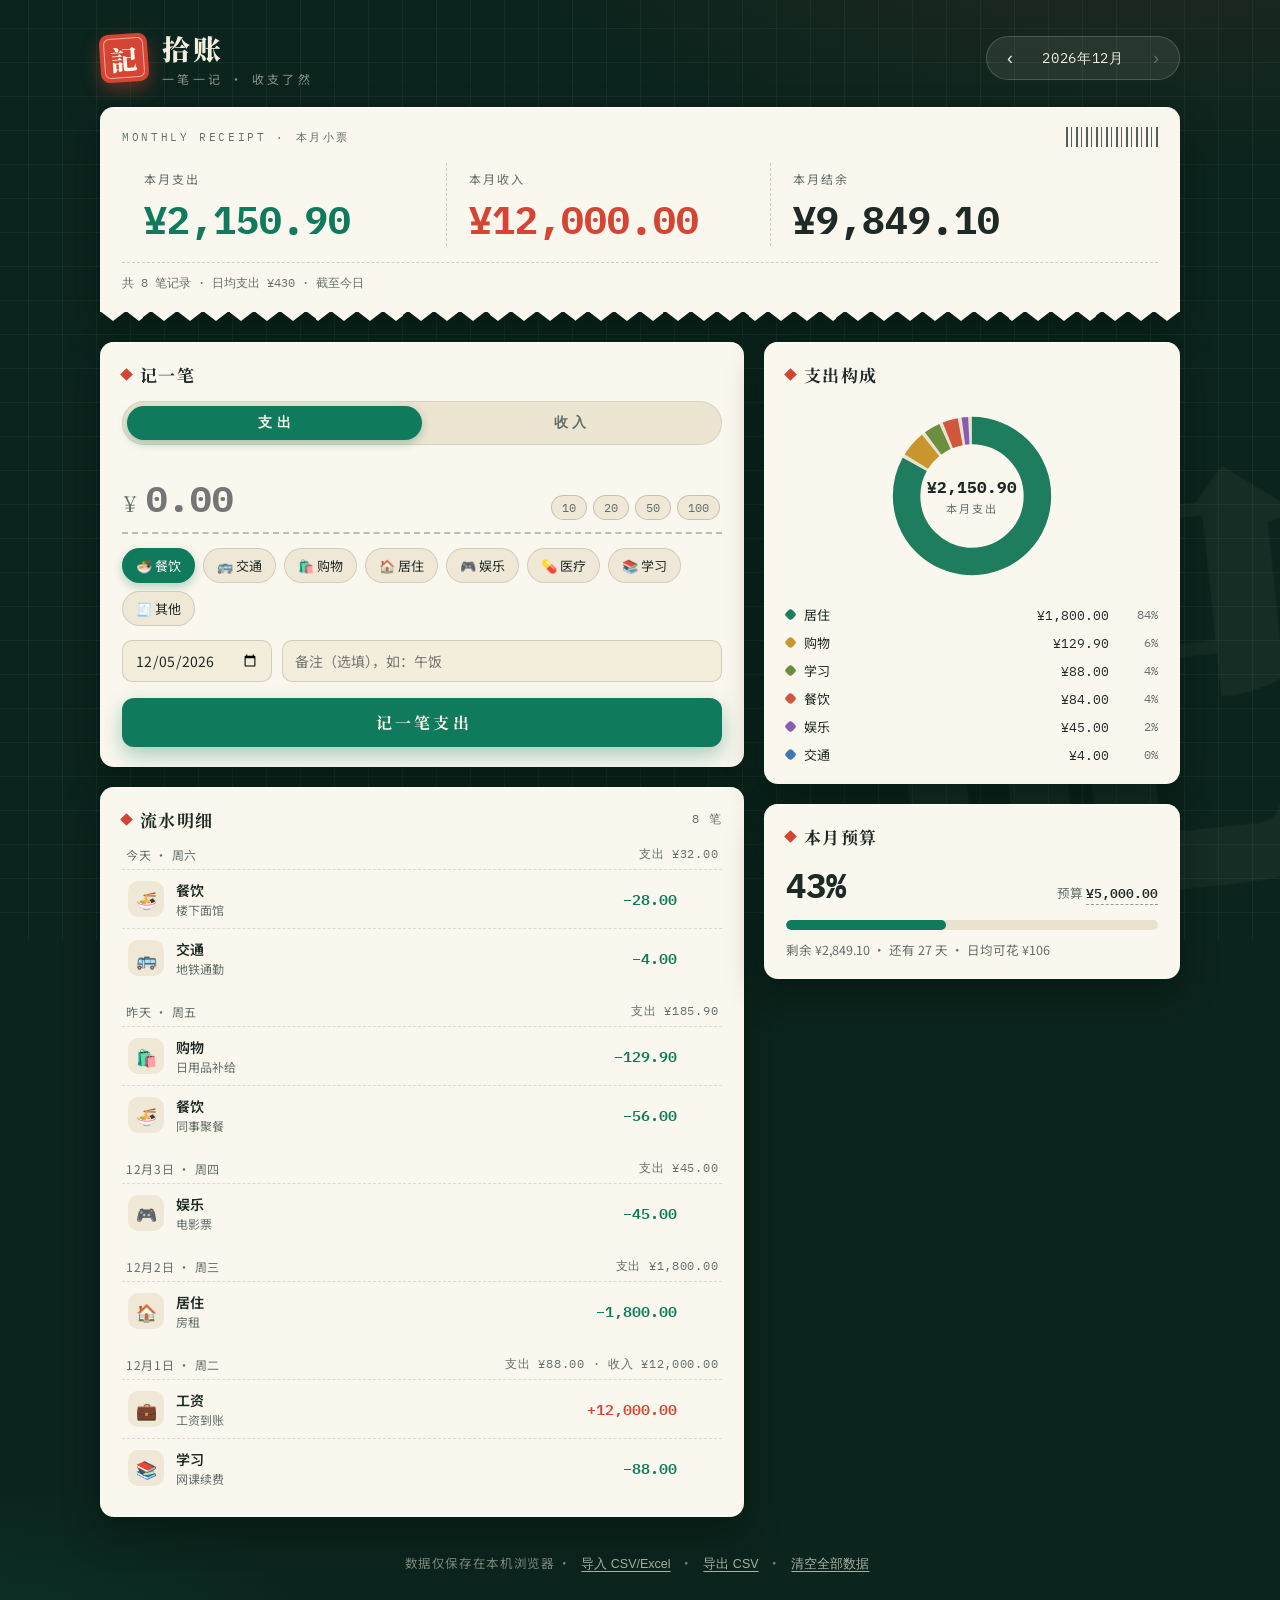
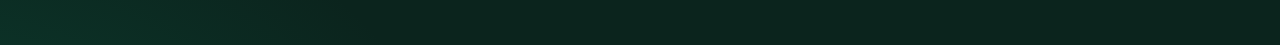
==== shizhang/index.html @ 56a9f2e0 "feat: add web app manifest and service worker for offline support - Created manifest.webmanifest for" ====
<!DOCTYPE html>
<html lang="zh-CN">

<head>
    <meta charset="UTF-8">
    <meta name="viewport" content="width=device-width, initial-scale=1.0">
    <title>拾账 · 记账本</title>
    <link rel="icon"
        href="data:image/svg+xml,%3Csvg xmlns='http://www.w3.org/2000/svg' viewBox='0 0 100 100'%3E%3Ctext y='.9em' font-size='90'%3E%F0%9F%A7%BE%3C/text%3E%3C/svg%3E">
    <link rel="preconnect" href="https://fonts.googleapis.com">
    <link rel="preconnect" href="https://fonts.gstatic.com" crossorigin>
    <link
        href="https://fonts.googleapis.com/css2?family=IBM+Plex+Mono:wght@400;600;700&family=Noto+Sans+SC:wght@400;500;700&family=Noto+Serif+SC:wght@600;900&display=swap"
        rel="stylesheet">
    <style>
        :root {
            --bg: #0b241d;
            --paper: #faf7ee;
            --paper2: #efe8d6;
            --ink: #1e2a26;
            --ink-soft: #63706a;
            --red: #d64533;
            --red-deep: #b53224;
            --green: #0f7a5c;
            --gold: #c9962e;
            --serif: 'Noto Serif SC', 'Songti SC', serif;
            --sans: 'Noto Sans SC', 'PingFang SC', 'Microsoft YaHei', sans-serif;
            --mono: 'IBM Plex Mono', 'Menlo', monospace;
        }

        * {
            margin: 0;
            padding: 0;
            box-sizing: border-box
        }

        html {
            scroll-behavior: smooth
        }

        body {
            font-family: var(--sans);
            color: var(--ink);
            min-height: 100vh;
            overflow-x: hidden;
            background:
                radial-gradient(1100px 560px at 88% -10%, rgba(214, 69, 51, .14), transparent 60%),
                radial-gradient(900px 520px at -8% 108%, rgba(16, 122, 92, .28), transparent 60%),
                var(--bg);
        }

        body::before {
            content: "";
            position: fixed;
            inset: -40px;
            z-index: 0;
            pointer-events: none;
            background-image:
                linear-gradient(rgba(140, 200, 170, .07) 1px, transparent 1px),
                linear-gradient(90deg, rgba(140, 200, 170, .07) 1px, transparent 1px);
            background-size: 34px 34px;
            animation: drift 90s linear infinite;
        }

        @keyframes drift {
            to {
                transform: translate(34px, 34px)
            }
        }

        body::after {
            content: "記";
            position: fixed;
            right: -5vh;
            bottom: -12vh;
            z-index: 0;
            pointer-events: none;
            font-family: var(--serif);
            font-weight: 900;
            font-size: 52vh;
            color: rgba(240, 236, 221, .04);
            transform: rotate(-6deg);
        }

        ::selection {
            background: var(--red);
            color: #fff
        }

        .wrap {
            position: relative;
            z-index: 2;
            max-width: 1120px;
            margin: 0 auto;
            padding: 0 20px 70px
        }

        @keyframes rise {
            from {
                opacity: 0;
                transform: translateY(16px)
            }

            to {
                opacity: 1;
                transform: none
            }
        }

        /* ── 页眉 ── */
        .mast {
            display: flex;
            justify-content: space-between;
            align-items: center;
            gap: 16px;
            flex-wrap: wrap;
            padding: 28px 0 20px;
            animation: rise .5s ease both;
            position: relative;
            z-index: 20
        }

        .brand {
            display: flex;
            align-items: center;
            gap: 14px
        }

        .seal {
            width: 48px;
            height: 48px;
            flex: none;
            background: var(--red);
            color: #fbf6ea;
            position: relative;
            font-family: var(--serif);
            font-weight: 900;
            font-size: 27px;
            display: grid;
            place-items: center;
            border-radius: 9px;
            transform: rotate(-4deg);
            box-shadow: 0 8px 18px rgba(214, 69, 51, .4);
            transition: transform .3s;
        }

        .seal::after {
            content: "";
            position: absolute;
            inset: 4px;
            border: 1.5px solid rgba(255, 255, 255, .55);
            border-radius: 6px
        }

        .brand:hover .seal {
            transform: rotate(3deg) scale(1.05)
        }

        .brand h1 {
            font-family: var(--serif);
            font-weight: 900;
            font-size: 28px;
            letter-spacing: .12em;
            color: #f3efe0
        }

        .brand .tag {
            font-size: 12px;
            letter-spacing: .28em;
            color: rgba(240, 236, 221, .55);
            margin-top: 2px
        }

        /* ── 月份导航（含选择器） ── */
        .month-nav {
            display: flex;
            align-items: center;
            gap: 8px;
            background: rgba(250, 247, 238, .08);
            border: 1px solid rgba(250, 247, 238, .18);
            padding: 6px 8px;
            border-radius: 999px;
            color: #f0ecdd;
            position: relative
        }

        .month-nav button {
            width: 30px;
            height: 30px;
            border-radius: 50%;
            border: none;
            background: transparent;
            color: inherit;
            font-size: 18px;
            line-height: 1;
            cursor: pointer;
            transition: .2s
        }

        .month-nav button:hover:not(:disabled) {
            background: rgba(250, 247, 238, .16)
        }

        .month-nav button:disabled {
            opacity: .3;
            cursor: default
        }

        #monthLabel {
            width: auto;
            height: auto;
            border-radius: 6px;
            padding: 0 8px;
            font-family: var(--mono);
            font-size: 14px;
            letter-spacing: .05em;
            min-width: 100px;
            text-align: center
        }

        .month-picker {
            position: absolute;
            top: calc(100% + 12px);
            right: 0;
            background: var(--paper);
            color: var(--ink);
            border-radius: 14px;
            padding: 16px;
            box-shadow: 0 12px 30px rgba(0, 0, 0, .3), 0 0 0 1px rgba(0, 0, 0, .05);
            width: 260px;
            z-index: 10;
            opacity: 0;
            visibility: hidden;
            transform: translateY(-8px) scale(.96);
            transition: opacity .2s, transform .2s, visibility .2s;
            pointer-events: none
        }

        .month-picker.show {
            opacity: 1;
            visibility: visible;
            transform: translateY(0) scale(1);
            pointer-events: auto
        }

        .mp-head {
            display: flex;
            align-items: center;
            justify-content: space-between;
            margin-bottom: 12px
        }

        .month-picker .mp-head button {
            width: 28px;
            height: 28px;
            border: none;
            background: var(--paper2);
            border-radius: 8px;
            cursor: pointer;
            font-size: 16px;
            color: var(--ink);
            transition: background .2s
        }

        .month-picker .mp-head button:hover {
            background: #dfd7c3
        }

        #mpYear {
            font-family: var(--mono);
            font-weight: 600;
            font-size: 15px;
            letter-spacing: .05em
        }

        .mp-grid {
            display: grid;
            grid-template-columns: repeat(4, 1fr);
            gap: 8px
        }

        .month-picker .mp-grid button {
            width: auto;
            height: auto;
            border: 1px solid transparent;
            background: none;
            padding: 8px 0;
            border-radius: 8px;
            font-family: var(--sans);
            font-size: 14px;
            color: var(--ink);
            cursor: pointer;
            transition: all .2s;
            position: relative
        }

        .month-picker .mp-grid button:hover {
            background: var(--paper2)
        }

        .month-picker .mp-grid button.current {
            color: var(--green);
            font-weight: 700
        }

        .month-picker .mp-grid button.current::after {
            content: "";
            position: absolute;
            bottom: 4px;
            left: 50%;
            transform: translateX(-50%);
            width: 4px;
            height: 4px;
            border-radius: 50%;
            background: var(--green)
        }

        .month-picker .mp-grid button.active {
            background: var(--red);
            color: #fff;
            font-weight: 600;
            box-shadow: 0 4px 10px rgba(214, 69, 51, .3)
        }

        .month-picker .mp-grid button.active:hover {
            background: var(--red-deep)
        }

        .month-picker .mp-grid button:disabled {
            opacity: .3;
            cursor: default
        }

        .mp-foot {
            margin-top: 12px;
            border-top: 1px dashed rgba(30, 42, 38, .15);
            padding-top: 10px;
            text-align: center
        }

        .month-picker .mp-today {
            width: auto;
            height: auto;
            border: none;
            background: none;
            color: var(--ink-soft);
            font-size: 13px;
            cursor: pointer;
            padding: 4px 12px;
            border-radius: 6px;
            transition: all .2s
        }

        .month-picker .mp-today:hover {
            background: var(--paper2);
            color: var(--red)
        }

        /* ── 面板通用 ── */
        .panel {
            background: var(--paper);
            color: var(--ink);
            border-radius: 14px;
            padding: 20px 22px;
            position: relative;
            box-shadow: 0 16px 36px rgba(3, 18, 12, .45), inset 0 1px 0 rgba(255, 255, 255, .6);
        }

        .panel h2 {
            font-family: var(--serif);
            font-weight: 700;
            font-size: 17px;
            letter-spacing: .08em;
            display: flex;
            align-items: center;
            gap: 9px;
            margin-bottom: 14px
        }

        .panel h2::before {
            content: "";
            width: 9px;
            height: 9px;
            background: var(--red);
            transform: rotate(45deg);
            flex: none
        }

        .panel h2 .cnt {
            margin-left: auto;
            font-family: var(--mono);
            font-weight: 400;
            font-size: 12px;
            color: var(--ink-soft)
        }

        /* ── 月度小票 ── */
        #summary {
            margin-bottom: 30px;
            animation: rise .55s .08s ease both;
            border-radius: 14px 14px 0 0
        }


        .receipt-top {
            display: flex;
            justify-content: space-between;
            align-items: center;
            margin-bottom: 16px
        }

        .receipt-top span {
            font-family: var(--mono);
            font-size: 11px;
            letter-spacing: .24em;
            color: var(--ink-soft)
        }

        .barcode {
            width: 92px;
            height: 20px;
            opacity: .75;
            background: repeating-linear-gradient(90deg, var(--ink) 0 2px, transparent 2px 5px, var(--ink) 5px 6px, transparent 6px 10px)
        }

        .sum-grid {
            display: grid;
            grid-template-columns: 1fr 1fr 1.2fr
        }

        .sum-cell {
            padding: 2px 22px
        }

        .sum-cell+.sum-cell {
            border-left: 1.5px dashed rgba(30, 42, 38, .2)
        }

        .sum-label {
            font-size: 12px;
            letter-spacing: .18em;
            color: var(--ink-soft)
        }

        .sum-val {
            display: block;
            font-family: var(--mono);
            font-weight: 700;
            font-variant-numeric: tabular-nums;
            font-size: clamp(22px, 3.4vw, 38px);
            margin-top: 6px
        }

        .exp .sum-val {
            color: var(--green)
        }

        .inc .sum-val {
            color: var(--red)
        }

        .bal .sum-val {
            color: var(--ink)
        }

        .bal .sum-val.neg {
            color: var(--red)
        }

        .sum-foot {
            margin-top: 16px;
            padding-top: 12px;
            border-top: 1.5px dashed rgba(30, 42, 38, .2);
            font-family: var(--mono);
            font-size: 12px;
            color: var(--ink-soft)
        }

        .zigzag {
            position: absolute;
            left: 0;
            right: 0;
            bottom: -9px;
            height: 10px;
            background: url("data:image/svg+xml,%3Csvg xmlns='http://www.w3.org/2000/svg' width='16' height='10'%3E%3Cpath d='M0 0 L8 10 L16 0 Z' fill='%23faf7ee'/%3E%3C/svg%3E") repeat-x;
            background-size: calc(100%/42) 10px
        }

        /* ── 布局 ── */
        .layout {
            display: grid;
            grid-template-columns: minmax(0, 1.55fr) minmax(0, 1fr);
            gap: 20px;
            align-items: start
        }

        #entry {
            animation: rise .55s .16s ease both
        }

        #ledger {
            margin-top: 20px;
            animation: rise .55s .22s ease both
        }

        #chartPanel {
            animation: rise .55s .24s ease both
        }

        #budgetPanel {
            margin-top: 20px;
            animation: rise .55s .3s ease both
        }

        /* ── 记一笔表单 ── */
        .type-toggle {
            position: relative;
            display: grid;
            grid-template-columns: 1fr 1fr;
            background: #ece5d2;
            border: 1px solid rgba(30, 42, 38, .1);
            border-radius: 999px;
            padding: 4px
        }

        .type-toggle .ind {
            position: absolute;
            top: 4px;
            bottom: 4px;
            left: 4px;
            width: calc(50% - 4px);
            border-radius: 999px;
            background: var(--green);
            box-shadow: 0 3px 10px rgba(15, 122, 92, .35);
            transition: transform .3s cubic-bezier(.55, .15, .15, 1), background .3s, box-shadow .3s
        }

        .type-toggle[data-type="income"] .ind {
            transform: translateX(100%);
            background: var(--red);
            box-shadow: 0 3px 10px rgba(214, 69, 51, .35)
        }

        .type-toggle button {
            position: relative;
            z-index: 1;
            border: none;
            background: none;
            padding: 8px 0;
            font-size: 14px;
            font-weight: 600;
            letter-spacing: .3em;
            text-indent: .3em;
            color: var(--ink-soft);
            cursor: pointer;
            transition: color .25s
        }

        .type-toggle button.on {
            color: #fbf8ee
        }

        .amount-box {
            display: flex;
            align-items: baseline;
            gap: 10px;
            flex-wrap: wrap;
            border-bottom: 2px dashed rgba(30, 42, 38, .28);
            padding: 14px 2px 10px;
            margin-top: 16px;
            transition: border-color .25s
        }

        .amount-box:focus-within {
            border-color: var(--gold);
            border-bottom-style: solid
        }

        .amount-box .cur {
            font-family: var(--serif);
            font-size: 22px;
            color: var(--ink-soft)
        }

        #amount {
            flex: 1;
            min-width: 140px;
            border: none;
            background: none;
            outline: none;
            font-family: var(--mono);
            font-weight: 700;
            font-size: 36px;
            color: var(--ink)
        }

        #amount::-webkit-outer-spin-button,
        #amount::-webkit-inner-spin-button {
            -webkit-appearance: none;
            margin: 0
        }

        #amount {
            -moz-appearance: textfield;
            appearance: textfield
        }

        .quick {
            display: flex;
            gap: 6px
        }

        .qk {
            font-family: var(--mono);
            font-size: 12px;
            padding: 4px 10px;
            border: 1px solid rgba(30, 42, 38, .2);
            background: var(--paper2);
            border-radius: 999px;
            cursor: pointer;
            transition: .15s;
            color: var(--ink-soft)
        }

        .qk:hover {
            background: var(--ink);
            color: var(--paper);
            transform: translateY(-1px)
        }

        @keyframes shake {

            0%,
            100% {
                transform: none
            }

            25% {
                transform: translateX(-6px)
            }

            75% {
                transform: translateX(6px)
            }
        }

        .amount-box.shake {
            animation: shake .35s;
            border-bottom-color: var(--red)
        }

        .chips {
            display: flex;
            flex-wrap: wrap;
            gap: 8px;
            margin: 14px 0 4px
        }

        .chip {
            display: inline-flex;
            align-items: center;
            gap: 6px;
            padding: 7px 13px;
            border-radius: 999px;
            background: var(--paper2);
            border: 1px solid rgba(30, 42, 38, .14);
            font-size: 13px;
            font-family: var(--sans);
            color: var(--ink);
            cursor: pointer;
            transition: .18s;
            user-select: none
        }

        .chip:hover {
            transform: translateY(-2px);
            box-shadow: 0 4px 10px rgba(20, 30, 25, .14)
        }

        .chip.sel {
            color: #fbf8ee;
            border-color: transparent;
            animation: pop .28s
        }

        .chips.t-expense .chip.sel {
            background: var(--green);
            box-shadow: 0 4px 10px rgba(15, 122, 92, .3)
        }

        .chips.t-income .chip.sel {
            background: var(--red);
            box-shadow: 0 4px 10px rgba(214, 69, 51, .3)
        }

        @keyframes pop {
            0% {
                transform: scale(.9)
            }

            60% {
                transform: scale(1.08)
            }

            100% {
                transform: scale(1)
            }
        }

        .row-fields {
            display: grid;
            grid-template-columns: 150px 1fr;
            gap: 10px;
            margin-top: 14px
        }

        .field {
            background: #f3eddc;
            border: 1px solid rgba(30, 42, 38, .16);
            border-radius: 10px;
            padding: 9px 12px;
            font: inherit;
            font-size: 14px;
            color: var(--ink);
            width: 100%;
            outline: none;
            transition: border-color .2s
        }

        .field:focus {
            border-color: var(--green)
        }

        .btn {
            border: none;
            border-radius: 12px;
            padding: 13px 20px;
            font-family: var(--serif);
            font-weight: 700;
            font-size: 16px;
            letter-spacing: .2em;
            text-indent: .2em;
            cursor: pointer;
            transition: transform .15s, filter .15s, box-shadow .15s
        }

        .btn:active {
            transform: scale(.98)
        }

        .btn-primary {
            width: 100%;
            margin-top: 16px;
            color: #fbf8ee
        }

        .btn-primary.exp {
            background: var(--green);
            box-shadow: 0 8px 20px rgba(15, 122, 92, .35)
        }

        .btn-primary.inc {
            background: var(--red);
            box-shadow: 0 8px 20px rgba(214, 69, 51, .35)
        }

        .btn-primary:hover {
            transform: translateY(-2px);
            filter: brightness(1.06)
        }

        .btn-ghost {
            background: none;
            border: 1.5px dashed rgba(30, 42, 38, .3);
            color: var(--ink-soft);
            font-size: 13px;
            padding: 8px 16px;
            border-radius: 10px
        }

        .btn-ghost:hover {
            border-style: solid;
            color: var(--ink)
        }

        /* ── 流水明细 ── */
        .day {
            margin-top: 16px
        }

        .day:first-child {
            margin-top: 2px
        }

        .day-head {
            display: flex;
            justify-content: space-between;
            font-size: 12px;
            letter-spacing: .06em;
            color: var(--ink-soft);
            padding: 0 4px 6px
        }

        .day-sum {
            font-family: var(--mono);
            font-size: 11.5px
        }

        .row {
            display: flex;
            align-items: center;
            gap: 12px;
            padding: 10px 6px;
            border-top: 1px dashed rgba(30, 42, 38, .14);
            transition: background .2s, opacity .22s, transform .22s
        }

        .row:hover {
            background: rgba(15, 122, 92, .06)
        }

        .row.out {
            opacity: 0;
            transform: translateX(14px)
        }

        @keyframes flash {
            0% {
                background: rgba(201, 150, 46, .3)
            }

            100% {
                background: transparent
            }
        }

        .row.flash {
            animation: flash 1.2s ease
        }

        .icon {
            width: 36px;
            height: 36px;
            flex: none;
            display: grid;
            place-items: center;
            font-size: 17px;
            background: var(--paper2);
            border-radius: 10px
        }

        .meta {
            flex: 1;
            display: flex;
            flex-direction: column;
            gap: 1px;
            min-width: 0
        }

        .cat {
            font-size: 14px;
            font-weight: 600
        }

        .note {
            font-size: 12px;
            color: var(--ink-soft);
            white-space: nowrap;
            overflow: hidden;
            text-overflow: ellipsis
        }

        .amt {
            font-family: var(--mono);
            font-weight: 600;
            font-size: 15px;
            font-variant-numeric: tabular-nums
        }

        .amt.expense {
            color: var(--green)
        }

        .amt.income {
            color: var(--red)
        }

        .del {
            border: none;
            background: none;
            color: #a85349;
            font-size: 13px;
            cursor: pointer;
            opacity: 0;
            transition: .2s;
            padding: 4px 7px;
            border-radius: 6px
        }

        .row:hover .del {
            opacity: .75
        }

        .del:hover {
            background: rgba(214, 69, 51, .12);
            opacity: 1
        }

        @media (hover:none) {
            .del {
                opacity: .55
            }
        }

        .empty {
            text-align: center;
            padding: 36px 16px;
            border: 1.5px dashed rgba(30, 42, 38, .25);
            border-radius: 12px;
            color: var(--ink-soft);
            font-size: 14px;
            line-height: 2
        }

        /* ── 支出构成 ── */
        .donut-wrap {
            position: relative;
            width: 190px;
            margin: 6px auto 14px
        }

        .donut-wrap svg {
            display: block
        }

        .donut-wrap circle.seg {
            transition: stroke-dasharray .8s cubic-bezier(.4, .1, .2, 1), stroke-dashoffset .8s cubic-bezier(.4, .1, .2, 1)
        }

        .donut-center {
            position: absolute;
            inset: 0;
            display: grid;
            place-content: center;
            text-align: center;
            gap: 3px
        }

        #dcVal {
            font-family: var(--mono);
            font-weight: 700;
            font-size: 15.5px
        }

        #dcLab {
            font-size: 11px;
            letter-spacing: .2em;
            color: var(--ink-soft)
        }

        .legend {
            display: flex;
            flex-direction: column;
            gap: 9px
        }

        .lg-row {
            display: flex;
            align-items: center;
            gap: 9px;
            font-size: 13px
        }

        .lg-dot {
            width: 9px;
            height: 9px;
            border-radius: 3px;
            flex: none;
            transform: rotate(45deg)
        }

        .lg-amt {
            margin-left: auto;
            font-family: var(--mono);
            font-size: 12.5px
        }

        .lg-pct {
            width: 40px;
            text-align: right;
            font-family: var(--mono);
            font-size: 12px;
            color: var(--ink-soft)
        }

        .lg-empty {
            font-size: 13px;
            color: var(--ink-soft);
            text-align: center;
            padding: 10px 0
        }

        /* ── 预算 ── */
        .budget-top {
            display: flex;
            align-items: baseline;
            justify-content: space-between
        }

        #budgetUsed {
            font-family: var(--mono);
            font-weight: 700;
            font-size: 34px;
            transition: color .3s
        }

        #budgetUsed.over {
            color: var(--red)
        }

        .budget-amt {
            font-size: 12.5px;
            color: var(--ink-soft)
        }

        #budgetVal {
            font-family: var(--mono);
            font-weight: 600;
            color: var(--ink);
            cursor: pointer;
            border-bottom: 1px dashed rgba(30, 42, 38, .45)
        }

        #budgetVal:hover {
            color: var(--red)
        }

        #budgetInput {
            width: 110px;
            padding: 4px 8px;
            font-family: var(--mono)
        }

        .bar {
            height: 10px;
            background: #e9e2cf;
            border-radius: 99px;
            overflow: hidden;
            margin: 13px 0 10px
        }

        #barFill {
            height: 100%;
            width: 0%;
            background: var(--green);
            border-radius: 99px;
            transition: width .8s cubic-bezier(.4, .1, .2, 1), background .3s
        }

        #barFill.warn {
            background: var(--gold)
        }

        #barFill.over {
            background: var(--red)
        }

        .budget-sub {
            font-size: 12.5px;
            color: var(--ink-soft)
        }

        /* ── 页脚 / 提示 ── */
        footer {
            margin-top: 36px;
            text-align: center;
            font-size: 12.5px;
            color: rgba(240, 236, 221, .5);
            letter-spacing: .05em
        }

        footer button {
            background: none;
            border: none;
            color: rgba(240, 236, 221, .7);
            font-size: 12.5px;
            cursor: pointer;
            text-decoration: underline;
            text-underline-offset: 3px;
            padding: 2px 6px
        }

        footer button:hover {
            color: #fff
        }

        #toast {
            position: fixed;
            left: 50%;
            bottom: 28px;
            z-index: 50;
            transform: translate(-50%, 18px);
            opacity: 0;
            pointer-events: none;
            background: var(--paper);
            color: var(--ink);
            border-left: 4px solid var(--red);
            padding: 12px 20px;
            border-radius: 6px;
            box-shadow: 0 16px 34px rgba(0, 0, 0, .45);
            font-size: 14px;
            transition: transform .3s, opacity .3s
        }

        #toast.show {
            transform: translate(-50%, 0);
            opacity: 1
        }

        @media (max-width:960px) {
            .layout {
                grid-template-columns: 1fr
            }

            .sum-grid {
                grid-template-columns: 1fr
            }

            .sum-cell {
                padding: 12px 4px
            }

            .sum-cell+.sum-cell {
                border-left: none;
                border-top: 1.5px dashed rgba(30, 42, 38, .2)
            }

            .row-fields {
                grid-template-columns: 1fr
            }
        }

        @media (prefers-reduced-motion:reduce) {

            *,
            *::before,
            *::after {
                animation: none !important;
                transition: none !important
            }
        }
    </style>

    <link rel="icon" type="image/png" href="icons/icon-192.png">
    <link rel="manifest" href="manifest.webmanifest">
    <meta name="theme-color" content="#0b241d">
    <meta name="mobile-web-app-capable" content="yes">
    <meta name="apple-mobile-web-app-capable" content="yes">
    <meta name="apple-mobile-web-app-status-bar-style" content="black-translucent">
    <meta name="apple-mobile-web-app-title" content="拾账">
    <link rel="apple-touch-icon" href="icons/icon-192.png">
</head>

<body>
    <div class="wrap">

        <header class="mast">
            <div class="brand">
                <span class="seal">記</span>
                <div>
                    <h1>拾账</h1>
                    <p class="tag">一笔一记 · 收支了然</p>
                </div>
            </div>
            <nav class="month-nav" id="monthNav">
                <button id="prevM" title="上一月">‹</button>
                <button id="monthLabel" type="button"></button>
                <button id="nextM" title="下一月">›</button>
                <div class="month-picker" id="monthPicker">
                    <div class="mp-head">
                        <button type="button" id="mpPrevY">‹</button>
                        <span id="mpYear"></span>
                        <button type="button" id="mpNextY">›</button>
                    </div>
                    <div class="mp-grid" id="mpGrid"></div>
                    <div class="mp-foot">
                        <button type="button" class="mp-today" id="mpToday">回到本月</button>
                    </div>
                </div>
            </nav>
        </header>

        <section class="panel" id="summary">
            <div class="receipt-top"><span>MONTHLY RECEIPT · 本月小票</span><span class="barcode"></span></div>
            <div class="sum-grid">
                <div class="sum-cell exp"><span class="sum-label">本月支出</span><span class="sum-val"
                        id="sumExp">¥0.00</span>
                </div>
                <div class="sum-cell inc"><span class="sum-label">本月收入</span><span class="sum-val"
                        id="sumInc">¥0.00</span>
                </div>
                <div class="sum-cell bal"><span class="sum-label">本月结余</span><span class="sum-val"
                        id="sumBal">¥0.00</span>
                </div>
            </div>
            <div class="sum-foot" id="sumMeta"></div>
            <div class="zigzag"></div>
        </section>

        <main class="layout">
            <div class="col-main">
                <section class="panel" id="entry">
                    <h2>记一笔</h2>
                    <div class="type-toggle" id="typeToggle" data-type="expense">
                        <span class="ind"></span>
                        <button type="button" id="tabExp" class="on">支出</button>
                        <button type="button" id="tabInc">收入</button>
                    </div>
                    <form id="form" autocomplete="off">
                        <div class="amount-box" id="amountBox">
                            <span class="cur">¥</span>
                            <input id="amount" type="number" inputmode="decimal" step="0.01" min="0" placeholder="0.00">
                            <div class="quick">
                                <button type="button" class="qk" data-v="10">10</button>
                                <button type="button" class="qk" data-v="20">20</button>
                                <button type="button" class="qk" data-v="50">50</button>
                                <button type="button" class="qk" data-v="100">100</button>
                            </div>
                        </div>
                        <div class="chips t-expense" id="catChips"></div>
                        <div class="row-fields">
                            <input id="date" type="date" class="field">
                            <input id="note" type="text" class="field" maxlength="30" placeholder="备注（选填），如：午饭">
                        </div>
                        <button id="submitBtn" class="btn btn-primary exp" type="submit">记一笔支出</button>
                    </form>
                </section>

                <section class="panel" id="ledger">
                    <h2>流水明细 <span class="cnt" id="ledgerCount"></span></h2>
                    <div id="list"></div>
                </section>
            </div>

            <aside class="col-side">
                <section class="panel" id="chartPanel">
                    <h2>支出构成</h2>
                    <div class="donut-wrap">
                        <svg id="donutSvg" width="190" height="190" viewBox="0 0 180 180"></svg>
                        <div class="donut-center"><span id="dcVal">¥0.00</span><span id="dcLab">本月支出</span></div>
                    </div>
                    <div class="legend" id="legend"></div>
                </section>

                <section class="panel" id="budgetPanel">
                    <h2>本月预算</h2>
                    <div class="budget-top">
                        <span id="budgetUsed">0%</span>
                        <span class="budget-amt">预算 <span id="budgetVal"></span><input id="budgetInput" type="number"
                                class="field" hidden></span>
                    </div>
                    <div class="bar">
                        <div id="barFill"></div>
                    </div>
                    <div class="budget-sub" id="budgetSub"></div>
                </section>
            </aside>
        </main>

        <footer>
            数据仅保存在本机浏览器 ·
            <button id="importBtn">导入 CSV/Excel</button> ·
            <button id="exportBtn">导出 CSV</button> ·
            <button id="clearBtn">清空全部数据</button>
            <input type="file" id="importFile" accept=".csv,.xlsx,.xls" hidden>
        </footer>
    </div>

    <div id="toast" role="status"></div>

    <script>
        /* ═══════════ 基础数据 ═══════════ */
        const CATEGORIES = {
            expense: [
                { id: 'food', name: '餐饮', icon: '🍜' },
                { id: 'transport', name: '交通', icon: '🚌' },
                { id: 'shopping', name: '购物', icon: '🛍️' },
                { id: 'home', name: '居住', icon: '🏠' },
                { id: 'fun', name: '娱乐', icon: '🎮' },
                { id: 'health', name: '医疗', icon: '💊' },
                { id: 'edu', name: '学习', icon: '📚' },
                { id: 'other-exp', name: '其他', icon: '🧾' },
            ],
            income: [
                { id: 'salary', name: '工资', icon: '💼' },
                { id: 'bonus', name: '奖金', icon: '🎁' },
                { id: 'invest', name: '理财', icon: '📈' },
                { id: 'side', name: '副业', icon: '🧑‍💻' },
                { id: 'other-inc', name: '其他', icon: '💰' },
            ]
        };
        const CAT_COLOR = {
            food: '#d0563c', transport: '#3e78b2', shopping: '#c9962e', home: '#1e7d5f',
            fun: '#8a5bb0', health: '#d4707f', edu: '#6b8f3f', 'other-exp': '#8b8578'
        };
        const ALL_CATS = [...CATEGORIES.expense, ...CATEGORIES.income];
        const $ = s => document.querySelector(s);
        const KEY = 'shizhang.records.v1', BKEY = 'shizhang.budget.v1';

        const pad = n => String(n).padStart(2, '0');
        const fmtDate = d => `${d.getFullYear()}-${pad(d.getMonth() + 1)}-${pad(d.getDate())}`;
        const curYM = () => fmtDate(new Date()).slice(0, 7);
        const uid = () => Date.now().toString(36) + Math.random().toString(36).slice(2, 7);
        const fmtMoney = n => Math.abs(n).toLocaleString('zh-CN', { minimumFractionDigits: 2, maximumFractionDigits: 2 });
        const esc = s => String(s).replace(/[&<>"]/g, c => ({ '&': '&amp;', '<': '&lt;', '>': '&gt;', '"': '&quot;' }[c]));
        const catOf = r => ALL_CATS.find(c => c.id === r.cat) || { name: '未分类', icon: '🧾' };

        /* ═══════════ 状态 ═══════════ */
        function load(k) { try { const v = localStorage.getItem(k); return v ? JSON.parse(v) : null; } catch { return null; } }
        function save() { localStorage.setItem(KEY, JSON.stringify(records)); }

        function seed() {
            const now = new Date();
            const off = n => { const d = new Date(now); d.setDate(d.getDate() - n); return fmtDate(d); };
            const mk = (ago, type, cat, amount, note) =>
                ({ id: uid(), type, cat, amount, note, date: off(ago), ts: Date.now() - ago * 864e5 - Math.random() * 36e5 });
            const salaryAgo = now.getDate() - 1;
            return [
                mk(0, 'expense', 'food', 28, '楼下面馆'),
                mk(0, 'expense', 'transport', 4, '地铁通勤'),
                mk(1, 'expense', 'shopping', 129.9, '日用品补给'),
                mk(1, 'expense', 'food', 56, '同事聚餐'),
                mk(2, 'expense', 'fun', 45, '电影票'),
                mk(3, 'expense', 'home', 1800, '房租'),
                mk(4, 'expense', 'edu', 88, '网课续费'),
                mk(5, 'income', 'invest', 86.32, '基金收益'),
                mk(salaryAgo, 'income', 'salary', 12000, '工资到账'),
            ];
        }

        let records = load(KEY);
        if (!records) { records = seed(); save(); }
        let budget = load(BKEY) ?? 5000;
        let view = { ym: curYM() };
        let formType = 'expense';
        let selectedCat = CATEGORIES.expense[0].id;

        /* ═══════════ 工具 ═══════════ */
        function monthRecords() { return records.filter(r => r.date.startsWith(view.ym)); }
        function totals(list) { let exp = 0, inc = 0; for (const r of list) r.type === 'expense' ? exp += r.amount : inc += r.amount; return { exp, inc }; }
        function daysInMonth(ym) { const [y, m] = ym.split('-').map(Number); return new Date(y, m, 0).getDate(); }
        function shiftMonth(ym, d) { const [y, m] = ym.split('-').map(Number); const t = new Date(y, m - 1 + d, 1); return `${t.getFullYear()}-${pad(t.getMonth() + 1)}`; }
        function dayLabel(ds) {
            const today = fmtDate(new Date());
            const y = new Date(); y.setDate(y.getDate() - 1);
            const yest = fmtDate(y);
            const [Y, M, D] = ds.split('-').map(Number);
            const wd = ['周日', '周一', '周二', '周三', '周四', '周五', '周六'][new Date(Y, M - 1, D).getDay()];
            if (ds === today) return `今天 · ${wd}`;
            if (ds === yest) return `昨天 · ${wd}`;
            return `${M}月${D}日 · ${wd}`;
        }
        function tween(el, to, prefix = '¥') {
            const from = el._v ?? 0; el._v = to;
            cancelAnimationFrame(el._raf);
            const t0 = performance.now(), dur = 700;
            const step = t => {
                const p = Math.min(1, (t - t0) / dur), e = 1 - Math.pow(1 - p, 3);
                el.textContent = prefix + fmtMoney(from + (to - from) * e);
                if (p < 1) el._raf = requestAnimationFrame(step);
            };
            el._raf = requestAnimationFrame(step);
        }
        let toastTimer;
        function toast(msg) {
            const el = $('#toast'); el.textContent = msg; el.classList.add('show');
            clearTimeout(toastTimer);
            toastTimer = setTimeout(() => el.classList.remove('show'), 2400);
        }

        /* ═══════════ 月份导航 + 选择器 ═══════════ */
        let pickerYear = new Date().getFullYear();

        function renderPicker() {
            $('#mpYear').textContent = pickerYear;
            const grid = $('#mpGrid');
            let html = '';
            for (let m = 1; m <= 12; m++) {
                const ym = `${pickerYear}-${pad(m)}`;
                const isFuture = ym > curYM();
                html += `<button type="button" data-ym="${ym}" ${isFuture ? 'disabled' : ''}>${m}月</button>`;
            }
            grid.innerHTML = html;
            grid.querySelectorAll('button').forEach(btn => {
                btn.classList.toggle('active', btn.dataset.ym === view.ym);
                btn.classList.toggle('current', btn.dataset.ym === curYM());
            });
        }

        function renderMonthNav() {
            const [y, m] = view.ym.split('-');
            $('#monthLabel').textContent = `${y}年${Number(m)}月`;
            $('#nextM').disabled = view.ym >= curYM();
            if ($('#monthPicker').classList.contains('show')) renderPicker();
        }

        $('#monthLabel').onclick = (e) => {
            e.stopPropagation();
            const picker = $('#monthPicker');
            const isShow = picker.classList.toggle('show');
            if (isShow) {
                pickerYear = parseInt(view.ym.split('-')[0]);
                renderPicker();
            }
        };
        document.addEventListener('click', e => {
            if (!e.target.closest('#monthPicker') && !e.target.closest('#monthLabel')) {
                $('#monthPicker').classList.remove('show');
            }
        });
        $('#mpPrevY').onclick = e => { e.stopPropagation(); pickerYear--; renderPicker(); };
        $('#mpNextY').onclick = e => { e.stopPropagation(); pickerYear++; renderPicker(); };
        $('#mpGrid').addEventListener('click', e => {
            const btn = e.target.closest('button');
            if (!btn || btn.disabled) return;
            view.ym = btn.dataset.ym;
            $('#monthPicker').classList.remove('show');
            renderAll();
        });
        $('#mpToday').onclick = () => {
            view.ym = curYM();
            $('#monthPicker').classList.remove('show');
            renderAll();
        };

        $('#prevM').onclick = () => { view.ym = shiftMonth(view.ym, -1); renderAll(); };
        $('#nextM').onclick = () => { if (view.ym < curYM()) { view.ym = shiftMonth(view.ym, 1); renderAll(); } };

        document.addEventListener('keydown', e => {
            const tag = document.activeElement?.tagName;
            if (['INPUT', 'TEXTAREA', 'SELECT'].includes(tag)) return;
            if (e.key === 'ArrowLeft') {
                view.ym = shiftMonth(view.ym, -1); renderAll(); e.preventDefault();
            } else if (e.key === 'ArrowRight') {
                if (view.ym < curYM()) { view.ym = shiftMonth(view.ym, 1); renderAll(); e.preventDefault(); }
            }
        });

        $('#monthNav').addEventListener('wheel', e => {
            if (e.deltaY < 0) { view.ym = shiftMonth(view.ym, -1); renderAll(); }
            else if (e.deltaY > 0 && view.ym < curYM()) { view.ym = shiftMonth(view.ym, 1); renderAll(); }
            e.preventDefault();
        }, { passive: false });

        /* ═══════════ 渲染 ═══════════ */
        function renderSummary() {
            const list = monthRecords(), { exp, inc } = totals(list), bal = inc - exp;
            tween($('#sumExp'), exp);
            tween($('#sumInc'), inc);
            tween($('#sumBal'), Math.abs(bal), bal < 0 ? '-¥' : '¥');
            $('#sumBal').classList.toggle('neg', bal < 0);
            const days = view.ym === curYM() ? new Date().getDate() : daysInMonth(view.ym);
            $('#sumMeta').textContent =
                `共 ${list.length} 笔记录 · 日均支出 ¥${(exp / (days || 1)).toFixed(0)}` +
                (view.ym === curYM() ? ` · 截至今日` : '');
            $('#ledgerCount').textContent = `${list.length} 笔`;
        }

        function renderList(highlightId) {
            const wrap = $('#list');
            const list = monthRecords().sort((a, b) => b.date.localeCompare(a.date) || b.ts - a.ts);
            if (!list.length) {
                wrap.innerHTML = `<div class="empty">这个月还没有账目，从第一笔开始吧。<br>
      <button class="btn btn-ghost" id="seedBtn">载入示例数据</button></div>`;
                return;
            }
            const groups = {};
            list.forEach(r => (groups[r.date] ??= []).push(r));
            let html = '';
            for (const date of Object.keys(groups).sort((a, b) => b.localeCompare(a))) {
                const items = groups[date], t = totals(items);
                html += `<div class="day"><div class="day-head"><span>${dayLabel(date)}</span><span class="day-sum">` +
                    `${t.exp ? `支出 ¥${fmtMoney(t.exp)}` : ''}${t.exp && t.inc ? ' · ' : ''}${t.inc ? `收入 ¥${fmtMoney(t.inc)}` : ''}` +
                    `</span></div>`;
                for (const r of items) {
                    const c = catOf(r);
                    html += `<div class="row" data-id="${r.id}">
        <span class="icon">${c.icon}</span>
        <span class="meta"><span class="cat">${c.name}</span>${r.note ? `<span class="note">${esc(r.note)}</span>` : ''}</span>
        <span class="amt ${r.type}">${r.type === 'income' ? '+' : '−'}${fmtMoney(r.amount)}</span>
        <button class="del" title="删除这笔">✕</button>
      </div>`;
                }
                html += '</div>';
            }
            wrap.innerHTML = html;
            if (highlightId) wrap.querySelector(`.row[data-id="${highlightId}"]`)?.classList.add('flash');
        }

        function renderChart() {
            const exps = monthRecords().filter(r => r.type === 'expense');
            const sum = exps.reduce((s, r) => s + r.amount, 0);
            const byCat = {};
            exps.forEach(r => byCat[r.cat] = (byCat[r.cat] || 0) + r.amount);
            const entries = Object.entries(byCat)
                .map(([id, amt]) => ({ id, amt, cat: catOf({ cat: id }) }))
                .sort((a, b) => b.amt - a.amt);

            $('#dcVal').textContent = '¥' + fmtMoney(sum);
            const R = 62, C = 2 * Math.PI * R;
            let segs = '', acc = 0;
            const gap = entries.length > 1 ? 3 : 0;
            entries.forEach(e => {
                const len = e.amt / sum * C;
                const dash = Math.max(len - gap, .6);
                const col = CAT_COLOR[e.id] || '#8b8578';
                segs += `<circle class="seg" cx="90" cy="90" r="${R}" fill="none" stroke="${col}" stroke-width="26"
      transform="rotate(-90 90 90)" style="stroke-dasharray:0 ${C};stroke-dashoffset:0"
      data-dash="${dash} ${C - dash}" data-off="${-acc}"></circle>`;
                acc += len;
            });
            const svg = $('#donutSvg');
            svg.innerHTML = `<circle cx="90" cy="90" r="${R}" fill="none" stroke="#eae3d0" stroke-width="26"/>` + segs;
            requestAnimationFrame(() => requestAnimationFrame(() => {
                svg.querySelectorAll('.seg').forEach(c => {
                    c.style.strokeDasharray = c.dataset.dash;
                    c.style.strokeDashoffset = c.dataset.off;
                });
            }));

            $('#legend').innerHTML = entries.length
                ? entries.map(e => `<div class="lg-row">
        <span class="lg-dot" style="background:${CAT_COLOR[e.id] || '#8b8578'}"></span>
        <span>${e.cat.name}</span>
        <span class="lg-amt">¥${fmtMoney(e.amt)}</span>
        <span class="lg-pct">${Math.round(e.amt / sum * 100)}%</span>
      </div>`).join('')
                : `<div class="lg-empty">暂无支出数据</div>`;
        }

        function renderBudget() {
            const { exp } = totals(monthRecords());
            const pct = budget > 0 ? exp / budget * 100 : 0;
            const used = $('#budgetUsed');
            used.textContent = pct.toFixed(0) + '%';
            used.classList.toggle('over', pct >= 100);
            const fill = $('#barFill');
            fill.style.width = Math.min(pct, 100) + '%';
            fill.className = pct >= 100 ? 'over' : pct > 75 ? 'warn' : '';
            $('#budgetVal').textContent = '¥' + fmtMoney(budget);

            const sub = $('#budgetSub');
            if (pct >= 100) {
                sub.textContent = `已超支 ¥${fmtMoney(exp - budget)}，下月加油～`;
            } else if (view.ym === curYM()) {
                const daysLeft = daysInMonth(view.ym) - new Date().getDate() + 1;
                const remain = budget - exp;
                sub.textContent = `剩余 ¥${fmtMoney(remain)} · 还有 ${daysLeft} 天 · 日均可花 ¥${(remain / daysLeft).toFixed(0)}`;
            } else {
                sub.textContent = `剩余 ¥${fmtMoney(budget - exp)}`;
            }
        }

        function renderAll(highlightId) {
            renderMonthNav(); renderSummary(); renderList(highlightId); renderChart(); renderBudget();
        }

        /* ═══════════ 表单 ═══════════ */
        function renderChips() {
            $('#catChips').innerHTML = CATEGORIES[formType]
                .map(c => `<button type="button" class="chip${c.id === selectedCat ? ' sel' : ''}" data-id="${c.id}">${c.icon} ${c.name}</button>`)
                .join('');
        }
        function setType(t) {
            formType = t;
            selectedCat = CATEGORIES[t][0].id;
            $('#typeToggle').dataset.type = t;
            $('#tabExp').classList.toggle('on', t === 'expense');
            $('#tabInc').classList.toggle('on', t === 'income');
            $('#catChips').className = 'chips t-' + t;
            renderChips();
            const sb = $('#submitBtn');
            sb.textContent = t === 'expense' ? '记一笔支出' : '记一笔收入';
            sb.className = 'btn btn-primary ' + (t === 'expense' ? 'exp' : 'inc');
        }

        $('#tabExp').onclick = () => setType('expense');
        $('#tabInc').onclick = () => setType('income');
        $('#catChips').addEventListener('click', e => {
            const chip = e.target.closest('.chip');
            if (!chip) return;
            selectedCat = chip.dataset.id;
            renderChips();
        });
        document.querySelectorAll('.qk').forEach(b => b.onclick = () => {
            $('#amount').value = b.dataset.v;
            $('#note').focus();
        });

        $('#form').addEventListener('submit', e => {
            e.preventDefault();
            const amt = Math.round(parseFloat($('#amount').value) * 100) / 100;
            if (!amt || amt <= 0) {
                const box = $('#amountBox');
                box.classList.remove('shake'); void box.offsetWidth; box.classList.add('shake');
                $('#amount').focus();
                return;
            }
            const date = $('#date').value || fmtDate(new Date());
            const rec = {
                id: uid(), type: formType, cat: selectedCat, amount: amt,
                note: $('#note').value.trim(), date, ts: Date.now()
            };
            records.push(rec); save();
            const ym = date.slice(0, 7);
            if (ym !== view.ym) view.ym = ym;
            renderAll(rec.id);
            const c = catOf(rec);
            toast(`已记${rec.type === 'expense' ? '支出' : '收入'}：${c.name} ${rec.type === 'income' ? '+' : '−'}¥${fmtMoney(amt)}`);
            $('#amount').value = ''; $('#note').value = '';
            $('#amount').focus();
        });

        /* ═══════════ 明细交互 ═══════════ */
        $('#list').addEventListener('click', e => {
            if (e.target.closest('#seedBtn')) {
                records = seed(); save(); renderAll(); toast('已载入示例数据');
                return;
            }
            const btn = e.target.closest('.del');
            if (!btn) return;
            const row = btn.closest('.row'), id = row.dataset.id;
            row.classList.add('out');
            setTimeout(() => {
                records = records.filter(r => r.id !== id);
                save(); renderAll(); toast('已删除一笔记录');
            }, 220);
        });

        /* ═══════════ 预算编辑 ═══════════ */
        const bv = $('#budgetVal'), bi = $('#budgetInput');
        bv.onclick = () => { bi.value = budget; bv.hidden = true; bi.hidden = false; bi.focus(); bi.select(); };
        bi.addEventListener('blur', () => {
            const v = parseFloat(bi.value);
            if (v > 0) { budget = Math.round(v * 100) / 100; localStorage.setItem(BKEY, JSON.stringify(budget)); }
            bi.hidden = true; bv.hidden = false; renderBudget();
        });
        bi.addEventListener('keydown', e => {
            if (e.key === 'Enter') bi.blur();
            if (e.key === 'Escape') { bi.value = budget; bi.blur(); }
        });

        /* ═══════════ 导出 / 清空 ═══════════ */
        $('#exportBtn').onclick = () => {
            if (!records.length) return toast('暂无数据可导出');
            const rows = [['日期', '类型', '分类', '金额', '备注']];
            [...records].sort((a, b) => a.date.localeCompare(b.date) || a.ts - b.ts)
                .forEach(r => rows.push([r.date, r.type === 'expense' ? '支出' : '收入', catOf(r).name, r.amount.toFixed(2), r.note || '']));
            const csv = rows.map(r => r.map(f => `"${String(f).replace(/"/g, '""')}"`).join(',')).join('\r\n');
            const blob = new Blob(['\uFEFF' + csv], { type: 'text/csv;charset=utf-8' });
            const a = document.createElement('a');
            a.href = URL.createObjectURL(blob);
            a.download = `拾账_${fmtDate(new Date())}.csv`;
            a.click();
            URL.revokeObjectURL(a.href);
            toast('已导出 CSV 文件');
        };
        $('#clearBtn').onclick = () => {
            if (!records.length) return;
            if (confirm('确定清空全部账目吗？此操作不可恢复。')) {
                records = []; save(); renderAll(); toast('已清空全部账目');
            }
        };

        /* ═══════════ 启动 ═══════════ */
        $('#date').value = fmtDate(new Date());
        setType('expense');
        renderAll();
    </script>

    <script>
        /* ═══════════ 导入账单（CSV / Excel） ═══════════ */
        const fileInput = $('#importFile');
        $('#importBtn').onclick = () => fileInput.click();

        fileInput.addEventListener('change', async () => {
            const f = fileInput.files[0];
            fileInput.value = '';
            if (!f) return;
            try {
                const rows = /\.csv$/i.test(f.name)
                    ? parseCSVText(await f.text())
                    : await parseExcelRows(f);
                const { valid, dup } = rowsToRecords(rows);
                if (!valid.length) return toast('未识别到有效账单：需包含"日期、金额"列');
                if (!confirm(`识别到 ${valid.length} 条账单${dup ? `，另有 ${dup} 条与现有记录重复将被跳过` : ''}，确定导入？`)) return;
                records.push(...valid);
                save();
                view.ym = valid.reduce((mx, r) => r.date.slice(0, 7) > mx ? r.date.slice(0, 7) : mx, view.ym);
                renderAll();
                toast(`导入成功：新增 ${valid.length} 条${dup ? `，跳过重复 ${dup} 条` : ''}`);
            } catch (err) {
                toast('导入失败：' + (err.message || '文件格式无法识别'));
            }
        });

        function parseCSVText(text) {
            text = text.replace(/^\uFEFF/, '');
            const rows = []; let row = [], cur = '', inQ = false;
            for (let i = 0; i < text.length; i++) {
                const ch = text[i];
                if (inQ) {
                    if (ch === '"') { if (text[i + 1] === '"') { cur += '"'; i++; } else inQ = false; }
                    else cur += ch;
                } else if (ch === '"') inQ = true;
                else if (ch === ',') { row.push(cur); cur = ''; }
                else if (ch === '\n') { row.push(cur); rows.push(row); row = []; cur = ''; }
                else if (ch !== '\r') cur += ch;
            }
            if (cur !== '' || row.length) { row.push(cur); rows.push(row); }
            return rows.filter(r => r.some(c => String(c).trim() !== ''));
        }

        function loadXLSX() {
            if (window.XLSX) return window.XLSX;
            return new Promise((res, rej) => {
                const s = document.createElement('script');
                s.src = 'https://cdn.sheetjs.com/xlsx-0.20.3/package/dist/xlsx.full.min.js';
                s.onload = () => res(window.XLSX);
                s.onerror = () => rej(new Error('Excel 解析组件加载失败（需联网），请改存为 CSV 后导入'));
                document.head.appendChild(s);
            });
        }
        async function parseExcelRows(f) {
            const X = await loadXLSX();
            const wb = X.read(await f.arrayBuffer(), { type: 'array' });
            const ws = wb.Sheets[wb.SheetNames[0]];
            return X.utils.sheet_to_json(ws, { header: 1, raw: false, defval: '' });
        }

        const COL_KEY = {
            date: /日期|时间|date/i,
            type: /类型|收支|方向|收付|type/i,
            cat: /分类|类别|项目|科目|category/i,
            amt: /金额|数额|amount|价格|总价/i,
            note: /备注|说明|描述|摘要|remark|note/i,
        };
        function recKey(r) { return [r.date, r.type, r.amount, r.cat, r.note].join('|'); }

        function rowsToRecords(rows) {
            const out = [];
            const seen = new Set(records.map(recKey));
            let dup = 0;

            let headerIdx = -1, col = {};
            for (let i = 0; i < Math.min(rows.length, 6); i++) {
                const cells = rows[i].map(c => String(c).trim());
                const m = {};
                for (const [k, re] of Object.entries(COL_KEY)) {
                    const idx = cells.findIndex(c => re.test(c));
                    if (idx >= 0) m[k] = idx;
                }
                if ((m.date !== undefined || m.amt !== undefined) && Object.keys(m).length >= 2) {
                    headerIdx = i; col = m; break;
                }
            }
            const data = headerIdx >= 0 ? rows.slice(headerIdx + 1) : rows;
            if (headerIdx < 0) col = { date: 0, type: 1, cat: 2, amt: 3, note: 4 };

            for (const r of data) {
                const get = k => col[k] !== undefined ? String(r[col[k]] ?? '').trim() : '';
                const date = parseImportDate(get('date'));
                const amt = parseImportAmount(get('amt'));
                if (!date || amt === null || amt === 0) continue;

                let type = parseImportType(get('type'));
                let amount = amt;
                if (amount < 0) { if (!type) type = 'expense'; amount = Math.round(-amount * 100) / 100; }
                else amount = Math.round(amount * 100) / 100;
                if (!type) type = 'expense';

                const catName = get('cat');
                const list = CATEGORIES[type];
                const hit = list.find(c => c.name === catName)
                    || (catName && list.find(c => c.name.includes(catName) || catName.includes(c.name)));
                let note = get('note');
                if (!hit && catName) note = note ? `${note} · ${catName}` : catName;

                const rec = {
                    id: uid(), type, amount, date,
                    cat: hit ? hit.id : (type === 'expense' ? 'other-exp' : 'other-inc'),
                    note: note.slice(0, 30), ts: Date.now(),
                };
                const key = recKey(rec);
                if (seen.has(key)) { dup++; continue; }
                seen.add(key);
                out.push(rec);
            }
            return { valid: out, dup };
        }

        function parseImportType(s) {
            if (!s) return null;
            if (/支出|花费|消费|expense/i.test(s)) return 'expense';
            if (/收入|进账|income/i.test(s)) return 'income';
            if (s === '出') return 'expense';
            if (s === '入' || s === '收') return 'income';
            return null;
        }
        function parseImportAmount(s) {
            if (!s) return null;
            const t = String(s).replace(/[¥￥,\s]/g, '').replace(/[（(]/g, '-').replace(/[）)]/g, '');
            const m = t.match(/-?\d+(\.\d+)?/);
            if (!m) return null;
            const v = parseFloat(m[0]);
            return isNaN(v) ? null : v;
        }
        function buildDate(y, mo, d) {
            if (mo < 1 || mo > 12 || d < 1 || d > 31) return null;
            return `${y}-${pad(mo)}-${pad(d)}`;
        }
        function parseImportDate(s) {
            if (!s) return null;
            s = String(s).trim();
            let m = s.match(/^(\d{4})\D+(\d{1,2})\D+(\d{1,2})/);
            if (m) return buildDate(+m[1], +m[2], +m[3]);
            m = s.match(/^(\d{1,2})[\/\-.](\d{1,2})[\/\-.](\d{4})/);
            if (m) return buildDate(+m[3], +m[1], +m[2]);
            m = s.match(/^(\d{1,2})[\/\-.](\d{1,2})[\/\-.](\d{2})$/);
            if (m) return buildDate(2000 + +m[3], +m[1], +m[2]);
            if (/^\d{8}$/.test(s)) return buildDate(+s.slice(0, 4), +s.slice(4, 6), +s.slice(6, 8));
            if (/^\d+(\.\d+)?$/.test(s)) {
                const n = parseFloat(s);
                if (n > 20000 && n < 80000) {
                    const d = new Date(Math.round((n - 25569) * 864e5));
                    return `${d.getUTCFullYear()}-${pad(d.getUTCMonth() + 1)}-${pad(d.getUTCDate())}`;
                }
            }
            return null;
        }
        if ('serviceWorker' in navigator) {
            window.addEventListener('load', () => {
                // 加上 scope 限制范围
                navigator.serviceWorker.register('./sw.js', { scope: './' }).catch(() => { });
            });
        }
    </script>

</body>

</html>
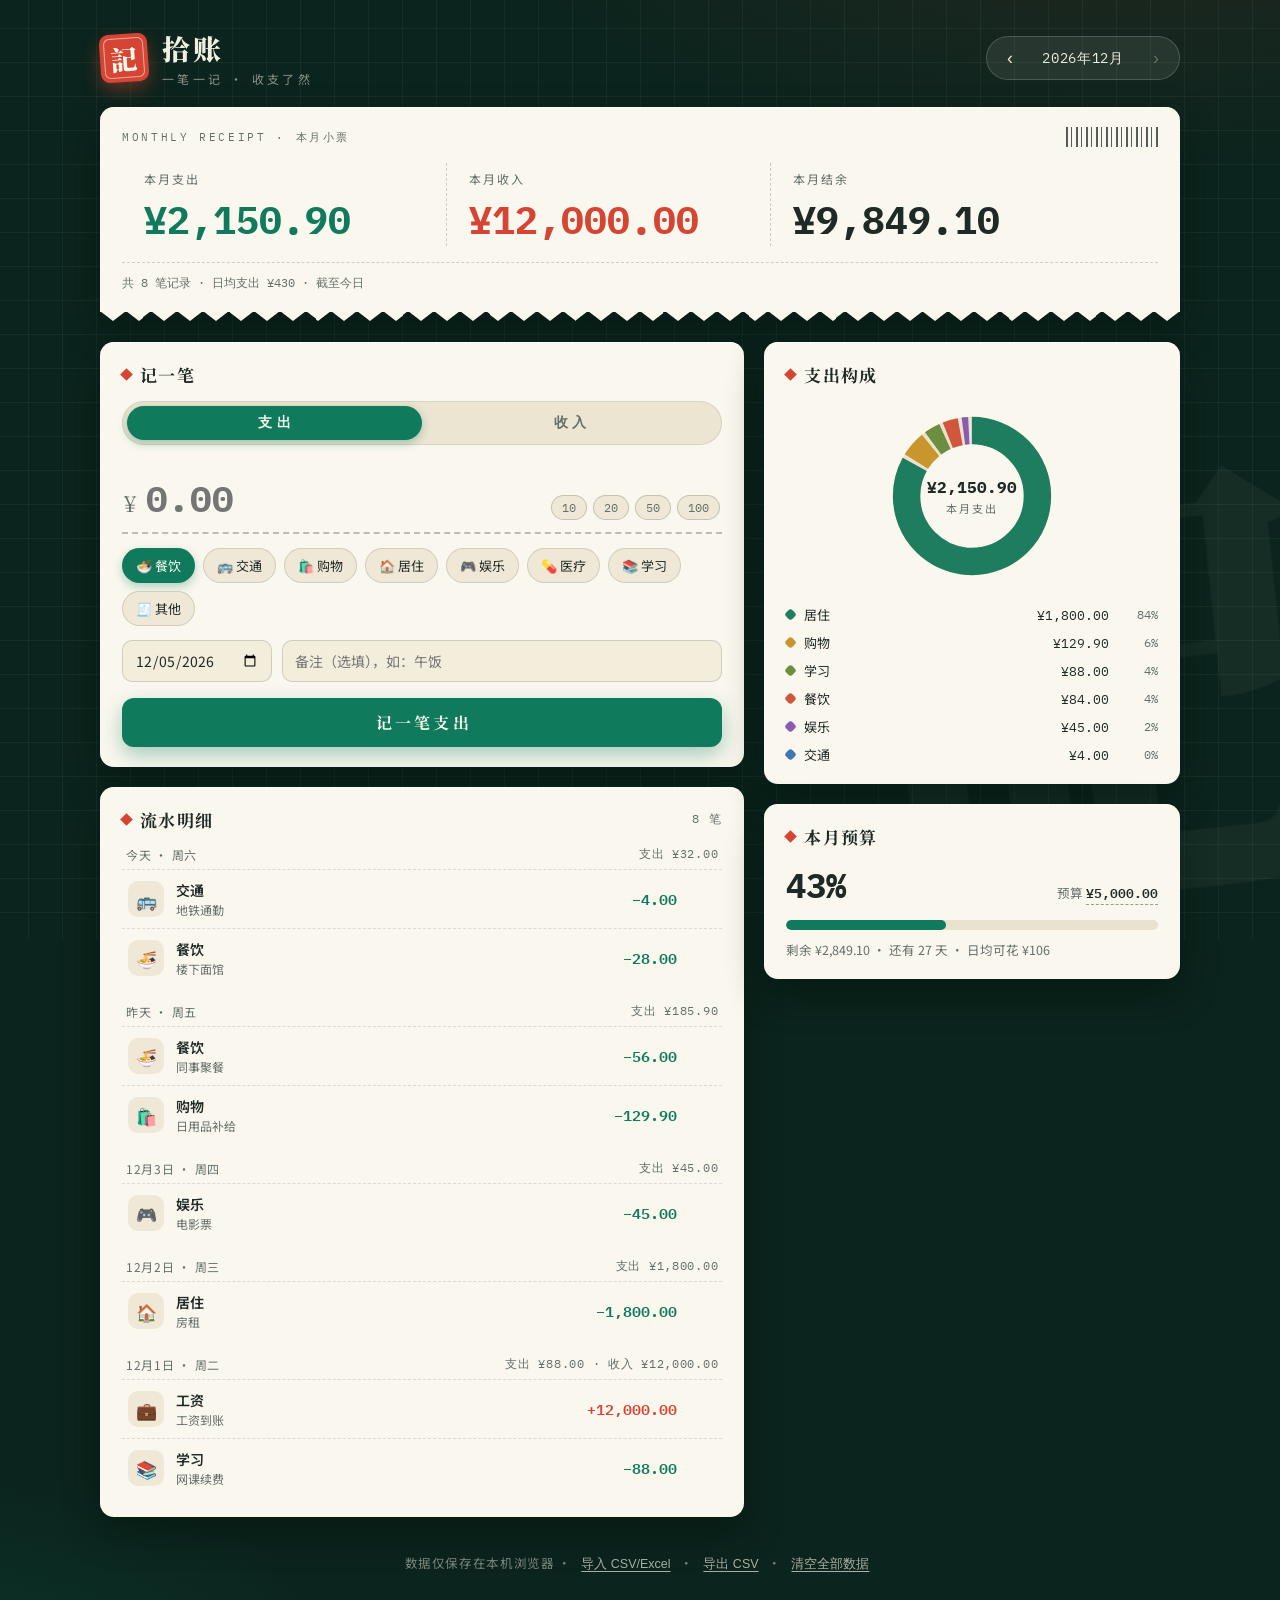
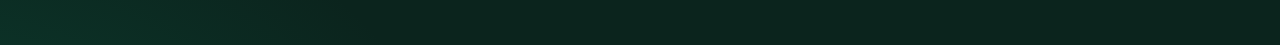
==== commit 6ea2ffd0: "feat(shizhang): add PWA install prompt" ====
--- a/shizhang/index.html
+++ b/shizhang/index.html
@@ -1115,6 +1115,46 @@
         #toast.show {
             transform: translate(-50%, 0);
             opacity: 1
+        }
+
+        #installPrompt {
+            position: fixed;
+            left: 16px;
+            right: 16px;
+            bottom: 18px;
+            z-index: 45;
+            display: flex;
+            align-items: center;
+            gap: 14px;
+            max-width: 560px;
+            margin: 0 auto;
+            padding: 14px 16px;
+            background: var(--paper);
+            color: var(--ink);
+            border-left: 4px solid var(--red);
+            border-radius: 8px;
+            box-shadow: 0 16px 34px rgba(0, 0, 0, .45);
+            font-size: 13px;
+        }
+
+        #installPrompt[hidden] {
+            display: none;
+        }
+
+        #installPrompt .install-copy {
+            flex: 1;
+            line-height: 1.55;
+        }
+
+        #installPrompt button {
+            flex: none;
+            border: 0;
+            border-radius: 6px;
+            padding: 9px 13px;
+            background: var(--red);
+            color: #fff;
+            font: inherit;
+            cursor: pointer;
         }
 
         @media (max-width:960px) {
@@ -1277,6 +1317,10 @@
     </div>
 
     <div id="toast" role="status"></div>
+    <div id="installPrompt" role="status" hidden>
+        <span class="install-copy" id="installCopy"></span>
+        <button id="installBtn" type="button">安装</button>
+    </div>
 
     <script>
         /* ═══════════ 基础数据 ═══════════ */
@@ -1838,6 +1882,45 @@
             }
             return null;
         }
+        let deferredInstallPrompt = null;
+        const installPrompt = document.getElementById('installPrompt');
+        const installCopy = document.getElementById('installCopy');
+        const installBtn = document.getElementById('installBtn');
+        const isStandalone = window.matchMedia('(display-mode: standalone)').matches || window.navigator.standalone === true;
+        const isIOS = /iphone|ipad|ipod/i.test(navigator.userAgent);
+
+        function showInstallPrompt(copy, buttonText, onClick) {
+            installCopy.textContent = copy;
+            installBtn.textContent = buttonText;
+            installBtn.onclick = onClick;
+            installPrompt.hidden = false;
+        }
+
+        window.addEventListener('beforeinstallprompt', event => {
+            event.preventDefault();
+            deferredInstallPrompt = event;
+            if (!isStandalone) {
+                showInstallPrompt('把拾账安装到本地，打开更快，也方便离线使用。', '安装', async () => {
+                    installPrompt.hidden = true;
+                    deferredInstallPrompt.prompt();
+                    const choice = await deferredInstallPrompt.userChoice;
+                    if (choice.outcome !== 'accepted') installPrompt.hidden = false;
+                    deferredInstallPrompt = null;
+                });
+            }
+        });
+
+        window.addEventListener('appinstalled', () => {
+            deferredInstallPrompt = null;
+            installPrompt.hidden = true;
+        });
+
+        if (!isStandalone && isIOS) {
+            showInstallPrompt('在浏览器的分享菜单中选择“添加到主屏幕”，即可安装拾账。', '知道了', () => {
+                installPrompt.hidden = true;
+            });
+        }
+
         if ('serviceWorker' in navigator) {
             window.addEventListener('load', () => {
                 // 加上 scope 限制范围
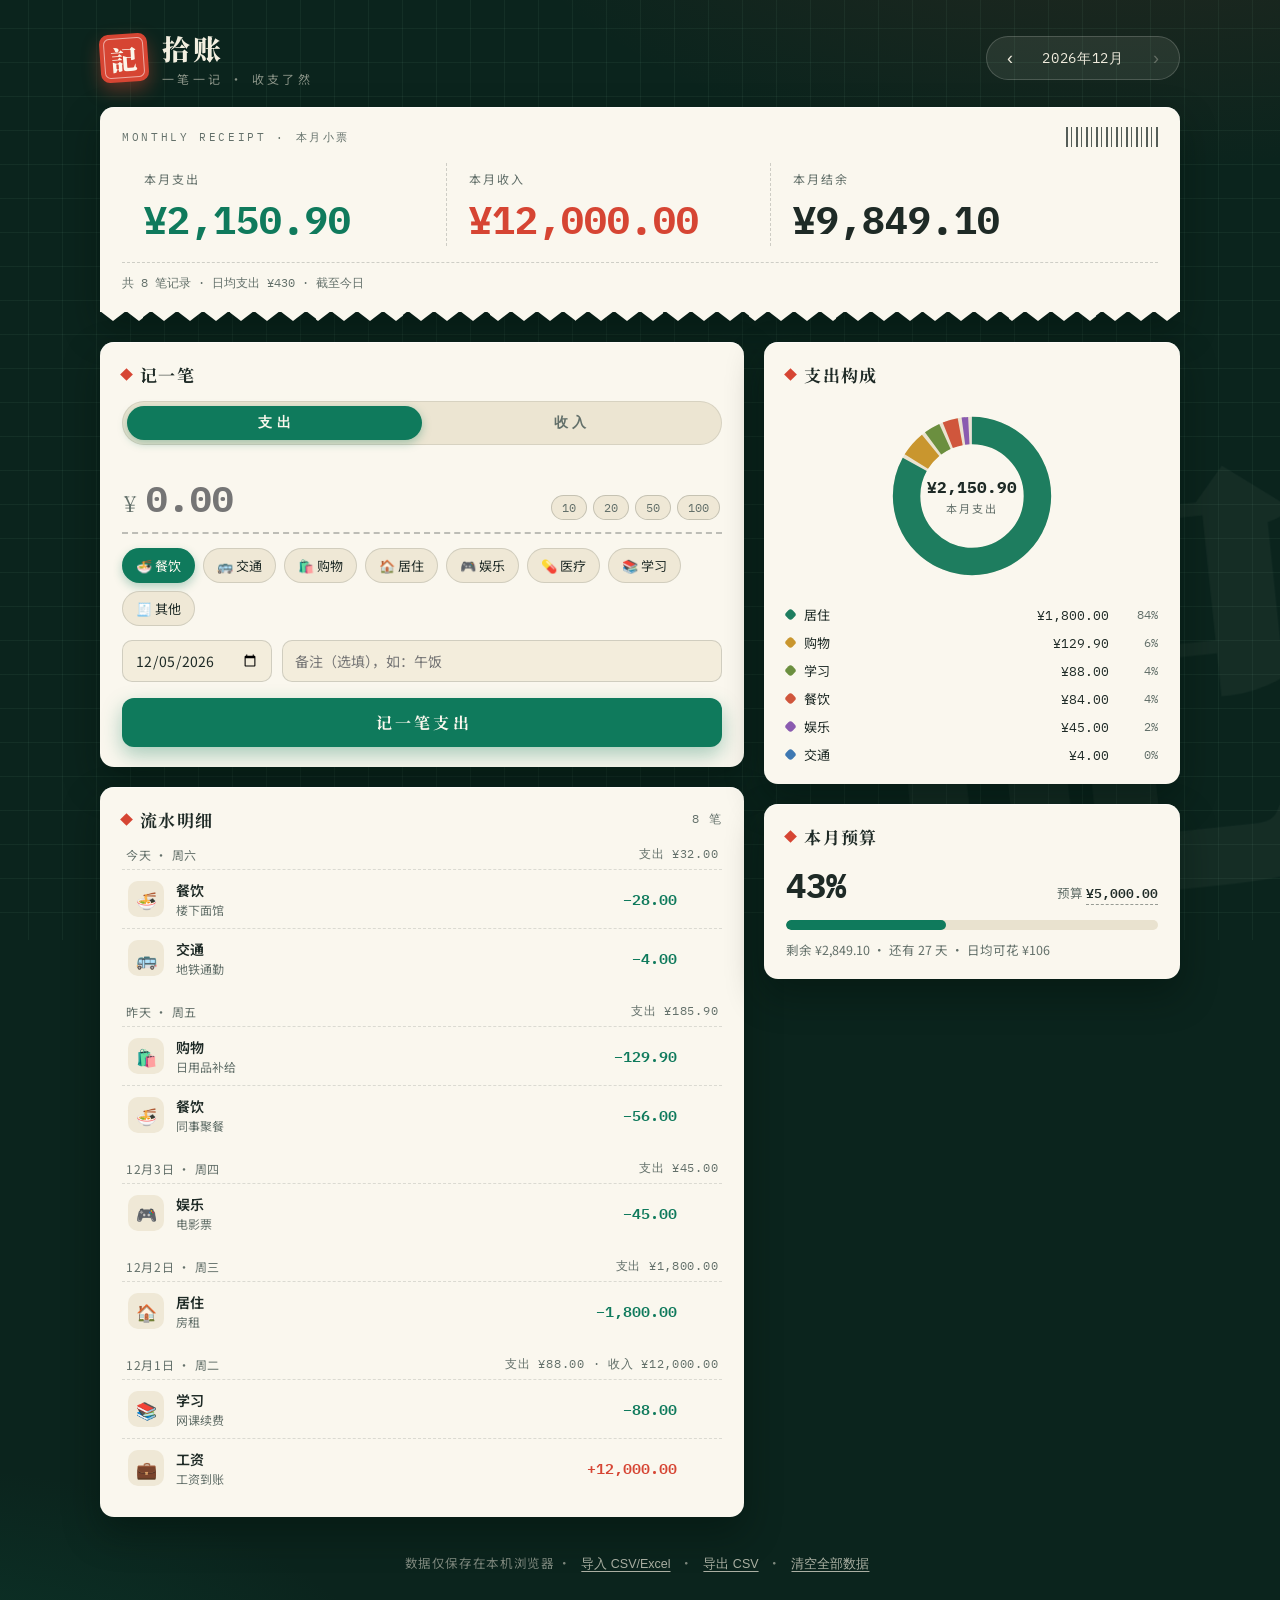
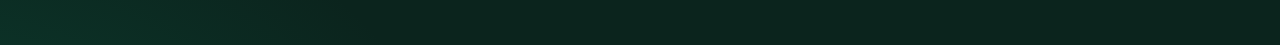
==== commit a36d8ef3: "fix(shizhang): improve mobile viewport layout" ====
--- a/shizhang/index.html
+++ b/shizhang/index.html
@@ -35,14 +35,19 @@
         }
 
         html {
-            scroll-behavior: smooth
+            min-height: 100%;
+            scroll-behavior: smooth;
+            overscroll-behavior-y: none;
+            background: var(--bg)
         }
 
         body {
             font-family: var(--sans);
             color: var(--ink);
             min-height: 100vh;
+            min-height: 100dvh;
             overflow-x: hidden;
+            overscroll-behavior-y: none;
             background:
                 radial-gradient(1100px 560px at 88% -10%, rgba(214, 69, 51, .14), transparent 60%),
                 radial-gradient(900px 520px at -8% 108%, rgba(16, 122, 92, .28), transparent 60%),
@@ -91,8 +96,10 @@
             position: relative;
             z-index: 2;
             max-width: 1120px;
+            min-height: 100vh;
+            min-height: 100dvh;
             margin: 0 auto;
-            padding: 0 20px 70px
+            padding: 0 20px max(70px, calc(70px + env(safe-area-inset-bottom)))
         }
 
         @keyframes rise {
@@ -1177,6 +1184,19 @@
 
             .row-fields {
                 grid-template-columns: 1fr
+            }
+        }
+
+        @media (max-width:600px) {
+            .month-picker {
+                left: 50%;
+                right: auto;
+                width: min(260px, calc(100vw - 32px));
+                transform: translate(-50%, -8px) scale(.96)
+            }
+
+            .month-picker.show {
+                transform: translate(-50%, 0) scale(1)
             }
         }
 
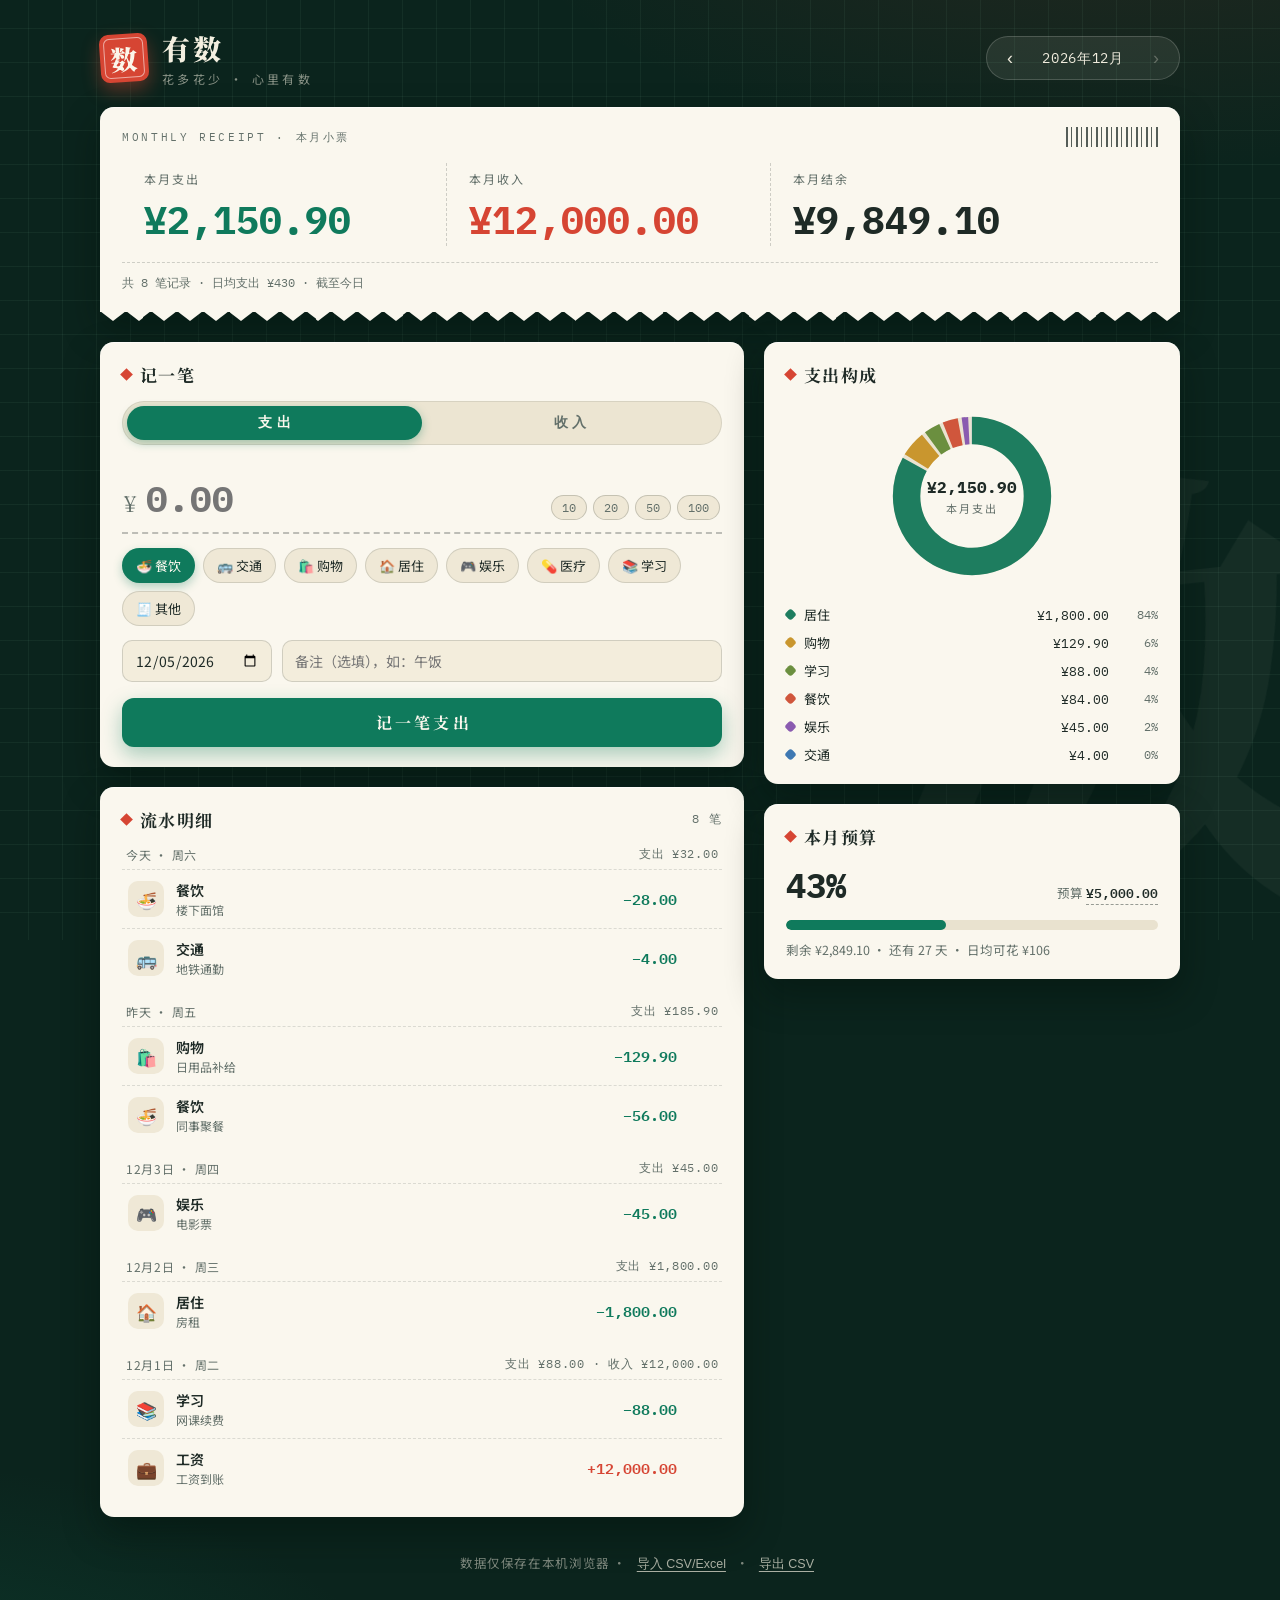
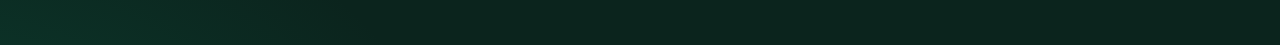
==== commit ce43ddcb: "feat(shizhang): refresh app branding and undo deletes" ====
--- a/shizhang/index.html
+++ b/shizhang/index.html
@@ -4,9 +4,15 @@
 <head>
     <meta charset="UTF-8">
     <meta name="viewport" content="width=device-width, initial-scale=1.0">
-    <title>拾账 · 记账本</title>
-    <link rel="icon"
-        href="data:image/svg+xml,%3Csvg xmlns='http://www.w3.org/2000/svg' viewBox='0 0 100 100'%3E%3Ctext y='.9em' font-size='90'%3E%F0%9F%A7%BE%3C/text%3E%3C/svg%3E">
+    <title>有数 · 记账本</title>
+    <link rel="icon" type="image/png" href="icons/icon-192.png">
+    <link rel="manifest" href="manifest.webmanifest">
+    <meta name="theme-color" content="#0b241d">
+    <meta name="mobile-web-app-capable" content="yes">
+    <meta name="apple-mobile-web-app-capable" content="yes">
+    <meta name="apple-mobile-web-app-status-bar-style" content="black-translucent">
+    <meta name="apple-mobile-web-app-title" content="有数">
+    <link rel="apple-touch-icon" href="icons/icon-192.png">
     <link rel="preconnect" href="https://fonts.googleapis.com">
     <link rel="preconnect" href="https://fonts.gstatic.com" crossorigin>
     <link
@@ -35,10 +41,9 @@
         }
 
         html {
-            min-height: 100%;
             scroll-behavior: smooth;
-            overscroll-behavior-y: none;
-            background: var(--bg)
+            background: #0b241d;
+            overscroll-behavior-y: none
         }
 
         body {
@@ -51,7 +56,7 @@
             background:
                 radial-gradient(1100px 560px at 88% -10%, rgba(214, 69, 51, .14), transparent 60%),
                 radial-gradient(900px 520px at -8% 108%, rgba(16, 122, 92, .28), transparent 60%),
-                var(--bg);
+                #0b241d;
         }
 
         body::before {
@@ -74,7 +79,7 @@
         }
 
         body::after {
-            content: "記";
+            content: "数";
             position: fixed;
             right: -5vh;
             bottom: -12vh;
@@ -96,10 +101,8 @@
             position: relative;
             z-index: 2;
             max-width: 1120px;
-            min-height: 100vh;
-            min-height: 100dvh;
             margin: 0 auto;
-            padding: 0 20px max(70px, calc(70px + env(safe-area-inset-bottom)))
+            padding: 0 20px 70px
         }
 
         @keyframes rise {
@@ -187,8 +190,7 @@
             border: 1px solid rgba(250, 247, 238, .18);
             padding: 6px 8px;
             border-radius: 999px;
-            color: #f0ecdd;
-            position: relative
+            color: #f0ecdd
         }
 
         .month-nav button {
@@ -235,6 +237,7 @@
             padding: 16px;
             box-shadow: 0 12px 30px rgba(0, 0, 0, .3), 0 0 0 1px rgba(0, 0, 0, .05);
             width: 260px;
+            max-width: calc(100vw - 40px);
             z-index: 10;
             opacity: 0;
             visibility: hidden;
@@ -407,7 +410,6 @@
             animation: rise .55s .08s ease both;
             border-radius: 14px 14px 0 0
         }
-
 
         .receipt-top {
             display: flex;
@@ -1124,44 +1126,20 @@
             opacity: 1
         }
 
-        #installPrompt {
-            position: fixed;
-            left: 16px;
-            right: 16px;
-            bottom: 18px;
-            z-index: 45;
-            display: flex;
-            align-items: center;
-            gap: 14px;
-            max-width: 560px;
-            margin: 0 auto;
-            padding: 14px 16px;
-            background: var(--paper);
-            color: var(--ink);
-            border-left: 4px solid var(--red);
-            border-radius: 8px;
-            box-shadow: 0 16px 34px rgba(0, 0, 0, .45);
-            font-size: 13px;
-        }
-
-        #installPrompt[hidden] {
-            display: none;
-        }
-
-        #installPrompt .install-copy {
-            flex: 1;
-            line-height: 1.55;
-        }
-
-        #installPrompt button {
-            flex: none;
-            border: 0;
-            border-radius: 6px;
-            padding: 9px 13px;
+        #toast .toast-act {
+            margin-left: 14px;
+            border: none;
             background: var(--red);
             color: #fff;
-            font: inherit;
+            font-size: 12.5px;
+            padding: 5px 12px;
+            border-radius: 999px;
             cursor: pointer;
+            letter-spacing: .05em
+        }
+
+        #toast .toast-act:hover {
+            filter: brightness(1.1)
         }
 
         @media (max-width:960px) {
@@ -1184,19 +1162,6 @@
 
             .row-fields {
                 grid-template-columns: 1fr
-            }
-        }
-
-        @media (max-width:600px) {
-            .month-picker {
-                left: 50%;
-                right: auto;
-                width: min(260px, calc(100vw - 32px));
-                transform: translate(-50%, -8px) scale(.96)
-            }
-
-            .month-picker.show {
-                transform: translate(-50%, 0) scale(1)
             }
         }
 
@@ -1210,15 +1175,6 @@
             }
         }
     </style>
-
-    <link rel="icon" type="image/png" href="icons/icon-192.png">
-    <link rel="manifest" href="manifest.webmanifest">
-    <meta name="theme-color" content="#0b241d">
-    <meta name="mobile-web-app-capable" content="yes">
-    <meta name="apple-mobile-web-app-capable" content="yes">
-    <meta name="apple-mobile-web-app-status-bar-style" content="black-translucent">
-    <meta name="apple-mobile-web-app-title" content="拾账">
-    <link rel="apple-touch-icon" href="icons/icon-192.png">
 </head>
 
 <body>
@@ -1226,10 +1182,10 @@
 
         <header class="mast">
             <div class="brand">
-                <span class="seal">記</span>
+                <span class="seal">数</span>
                 <div>
-                    <h1>拾账</h1>
-                    <p class="tag">一笔一记 · 收支了然</p>
+                    <h1>有数</h1>
+                    <p class="tag">花多花少 · 心里有数</p>
                 </div>
             </div>
             <nav class="month-nav" id="monthNav">
@@ -1254,14 +1210,11 @@
             <div class="receipt-top"><span>MONTHLY RECEIPT · 本月小票</span><span class="barcode"></span></div>
             <div class="sum-grid">
                 <div class="sum-cell exp"><span class="sum-label">本月支出</span><span class="sum-val"
-                        id="sumExp">¥0.00</span>
-                </div>
+                        id="sumExp">¥0.00</span></div>
                 <div class="sum-cell inc"><span class="sum-label">本月收入</span><span class="sum-val"
-                        id="sumInc">¥0.00</span>
-                </div>
+                        id="sumInc">¥0.00</span></div>
                 <div class="sum-cell bal"><span class="sum-label">本月结余</span><span class="sum-val"
-                        id="sumBal">¥0.00</span>
-                </div>
+                        id="sumBal">¥0.00</span></div>
             </div>
             <div class="sum-foot" id="sumMeta"></div>
             <div class="zigzag"></div>
@@ -1330,17 +1283,12 @@
         <footer>
             数据仅保存在本机浏览器 ·
             <button id="importBtn">导入 CSV/Excel</button> ·
-            <button id="exportBtn">导出 CSV</button> ·
-            <button id="clearBtn">清空全部数据</button>
+            <button id="exportBtn">导出 CSV</button>
             <input type="file" id="importFile" accept=".csv,.xlsx,.xls" hidden>
         </footer>
     </div>
 
     <div id="toast" role="status"></div>
-    <div id="installPrompt" role="status" hidden>
-        <span class="install-copy" id="installCopy"></span>
-        <button id="installBtn" type="button">安装</button>
-    </div>
 
     <script>
         /* ═══════════ 基础数据 ═══════════ */
@@ -1436,10 +1384,22 @@
             el._raf = requestAnimationFrame(step);
         }
         let toastTimer;
-        function toast(msg) {
-            const el = $('#toast'); el.textContent = msg; el.classList.add('show');
+        function toast(msg, action) {
+            const el = $('#toast');
+            el.innerHTML = '';
+            const span = document.createElement('span');
+            span.textContent = msg;
+            el.appendChild(span);
+            if (action) {
+                const btn = document.createElement('button');
+                btn.className = 'toast-act';
+                btn.textContent = action.label;
+                btn.onclick = () => { action.fn(); el.classList.remove('show'); };
+                el.appendChild(btn);
+            }
+            el.classList.add('show');
             clearTimeout(toastTimer);
-            toastTimer = setTimeout(() => el.classList.remove('show'), 2400);
+            toastTimer = setTimeout(() => el.classList.remove('show'), action ? 5000 : 2400);
         }
 
         /* ═══════════ 月份导航 + 选择器 ═══════════ */
@@ -1685,7 +1645,7 @@
             $('#amount').focus();
         });
 
-        /* ═══════════ 明细交互 ═══════════ */
+        /* ═══════════ 明细交互（删除可撤销） ═══════════ */
         $('#list').addEventListener('click', e => {
             if (e.target.closest('#seedBtn')) {
                 records = seed(); save(); renderAll(); toast('已载入示例数据');
@@ -1694,10 +1654,15 @@
             const btn = e.target.closest('.del');
             if (!btn) return;
             const row = btn.closest('.row'), id = row.dataset.id;
+            const rec = records.find(r => r.id === id);
             row.classList.add('out');
             setTimeout(() => {
                 records = records.filter(r => r.id !== id);
-                save(); renderAll(); toast('已删除一笔记录');
+                save(); renderAll();
+                toast(`已删除：${catOf(rec).name} ${rec.type === 'income' ? '+' : '−'}¥${fmtMoney(rec.amount)}`, {
+                    label: '撤销',
+                    fn: () => { records.push(rec); save(); renderAll(rec.id); }
+                });
             }, 220);
         });
 
@@ -1714,7 +1679,7 @@
             if (e.key === 'Escape') { bi.value = budget; bi.blur(); }
         });
 
-        /* ═══════════ 导出 / 清空 ═══════════ */
+        /* ═══════════ 导出 CSV ═══════════ */
         $('#exportBtn').onclick = () => {
             if (!records.length) return toast('暂无数据可导出');
             const rows = [['日期', '类型', '分类', '金额', '备注']];
@@ -1724,16 +1689,10 @@
             const blob = new Blob(['\uFEFF' + csv], { type: 'text/csv;charset=utf-8' });
             const a = document.createElement('a');
             a.href = URL.createObjectURL(blob);
-            a.download = `拾账_${fmtDate(new Date())}.csv`;
+            a.download = `有数_${fmtDate(new Date())}.csv`;
             a.click();
             URL.revokeObjectURL(a.href);
             toast('已导出 CSV 文件');
-        };
-        $('#clearBtn').onclick = () => {
-            if (!records.length) return;
-            if (confirm('确定清空全部账目吗？此操作不可恢复。')) {
-                records = []; save(); renderAll(); toast('已清空全部账目');
-            }
         };
 
         /* ═══════════ 启动 ═══════════ */
@@ -1902,53 +1861,15 @@
             }
             return null;
         }
-        let deferredInstallPrompt = null;
-        const installPrompt = document.getElementById('installPrompt');
-        const installCopy = document.getElementById('installCopy');
-        const installBtn = document.getElementById('installBtn');
-        const isStandalone = window.matchMedia('(display-mode: standalone)').matches || window.navigator.standalone === true;
-        const isIOS = /iphone|ipad|ipod/i.test(navigator.userAgent);
-
-        function showInstallPrompt(copy, buttonText, onClick) {
-            installCopy.textContent = copy;
-            installBtn.textContent = buttonText;
-            installBtn.onclick = onClick;
-            installPrompt.hidden = false;
-        }
-
-        window.addEventListener('beforeinstallprompt', event => {
-            event.preventDefault();
-            deferredInstallPrompt = event;
-            if (!isStandalone) {
-                showInstallPrompt('把拾账安装到本地，打开更快，也方便离线使用。', '安装', async () => {
-                    installPrompt.hidden = true;
-                    deferredInstallPrompt.prompt();
-                    const choice = await deferredInstallPrompt.userChoice;
-                    if (choice.outcome !== 'accepted') installPrompt.hidden = false;
-                    deferredInstallPrompt = null;
-                });
-            }
-        });
-
-        window.addEventListener('appinstalled', () => {
-            deferredInstallPrompt = null;
-            installPrompt.hidden = true;
-        });
-
-        if (!isStandalone && isIOS) {
-            showInstallPrompt('在浏览器的分享菜单中选择“添加到主屏幕”，即可安装拾账。', '知道了', () => {
-                installPrompt.hidden = true;
-            });
-        }
-
+    </script>
+
+    <script>
         if ('serviceWorker' in navigator) {
             window.addEventListener('load', () => {
-                // 加上 scope 限制范围
                 navigator.serviceWorker.register('./sw.js', { scope: './' }).catch(() => { });
             });
         }
     </script>
-
 </body>
 
 </html>
